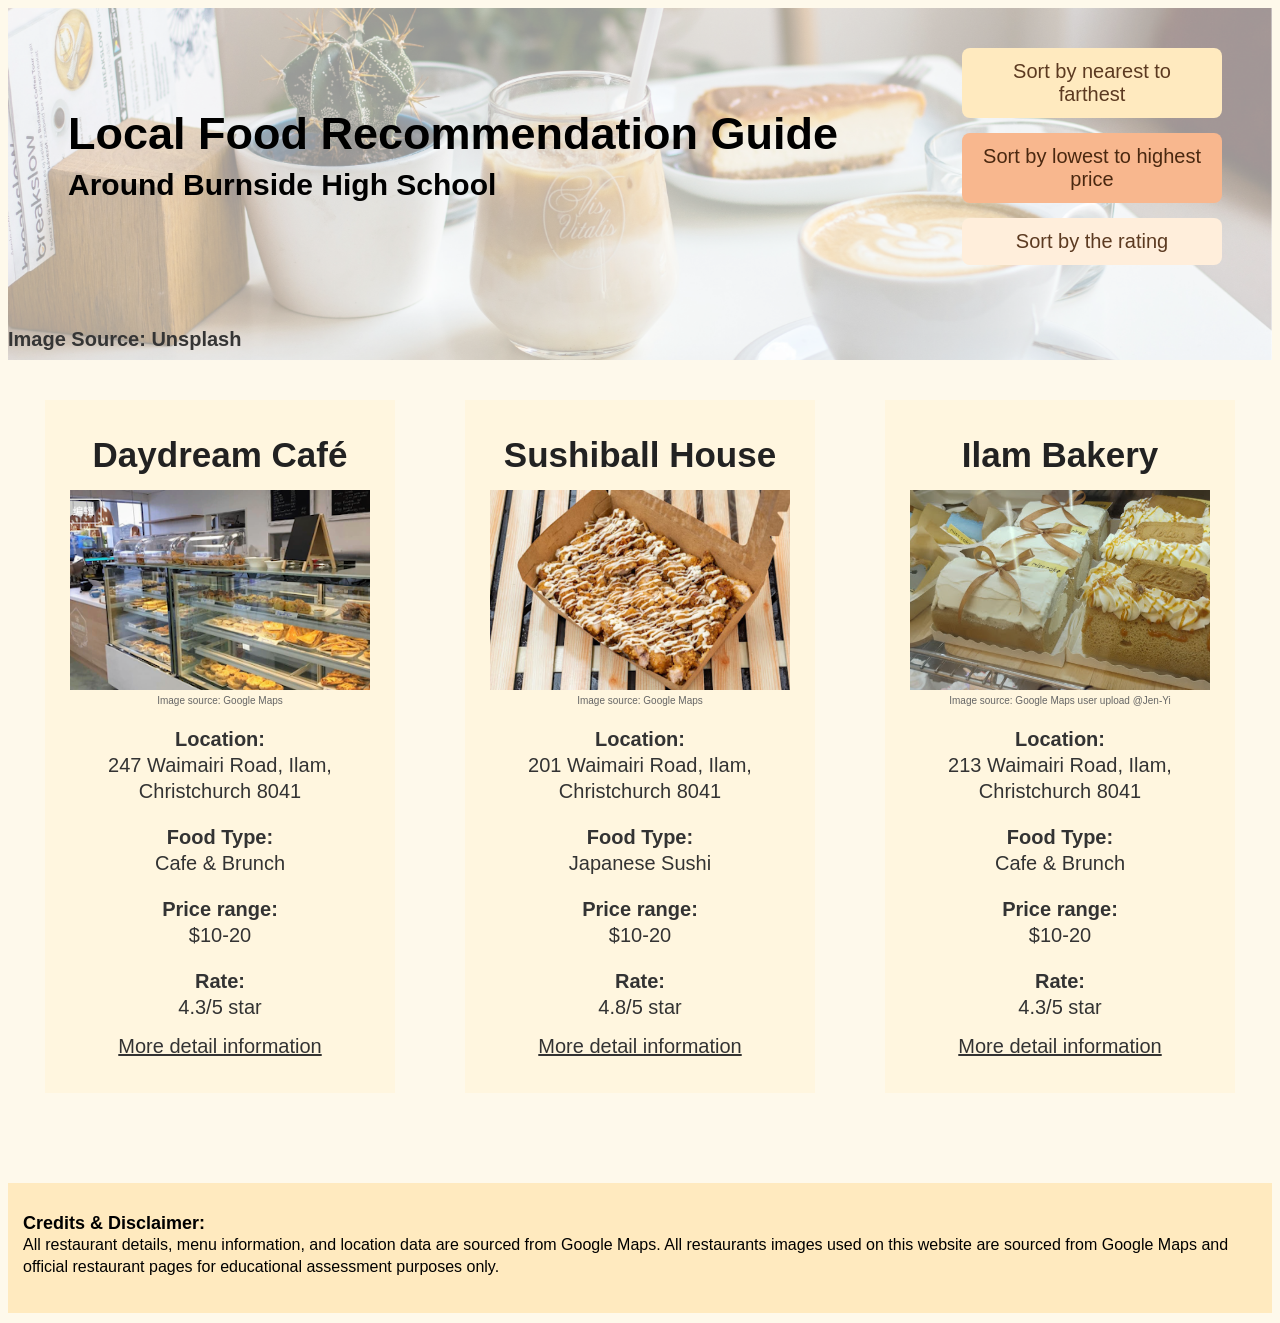
==== index.html @ 91c87751 "adjust the tone and rename the html so it can be identify by github" ====
<!DOCTYPE html>
<html lang="en">
    <head>
        <meta charset="UTF-8">
        <meta name="viewport" content="width=device-width, initial-scale=1.0">
        <title>Burnside_Local_Food_Recommendation_Guide</title>
        <link rel="stylesheet" href="style.css">
    </head>
    <body>
        <section class="hero-image">
            <h1 class="hero-text">
                Local Food Recommendation Guide
            </h1>  
            <h1 class="hero-text2">
                Around Burnside High School
            </h1>    
            <h1 class="small-text">
                Image Source: Unsplash
            </h1>    
            <div class="sort-buttons">
                <a href="distance.html" class="btn btn-lighter">Sort by nearest to farthest</a>
                
                <a href="price.html" class="btn btn-orange">Sort by lowest to highest price</a>
                
                <a href="rating.html" class="btn btn-light">Sort by the rating</a>
            </div>
        </section>

        <div class="information">
        
            <section class="column">
                <h1 class="info-title">Daydream Café</h1>
                
                <div class="image">
                    <img src="Image/DayDream.png" alt="Daydream Cafe">
                </div>
                
                <p class="resource">Image source: Google Maps</p>

                <div class="info-text">
                    <p><strong>Location:</strong><br>247 Waimairi Road, Ilam, Christchurch 8041</p>
                    <p><strong>Food Type:</strong><br>Cafe & Brunch</p>
                    <p><strong>Price range:</strong><br>$10-20</p>
                    <p><strong>Rate:</strong><br>4.3/5 star</p>
                </div>

                <a href="https://maps.app.goo.gl/UqMa17LTYHkXAdnG6" class="more-detail" target="_blank" >More detail information</a>
            </section>

            
            <section class="column">
                <h1 class="info-title">Sushiball House</h1>
                
                <div class="image">
                    <img src="Image/sushiballhouse.png" alt="Sushiball House">
                </div>
                
                <p class="resource">Image source: Google Maps</p>

                <div class="info-text">
                    <p><strong>Location:</strong><br>201 Waimairi Road, Ilam, Christchurch 8041</p>
                    <p><strong>Food Type:</strong><br>Japanese Sushi</p>
                    <p><strong>Price range:</strong><br>$10-20</p>
                    <p><strong>Rate:</strong><br>4.8/5 star</p>
                </div>

                <a href="https://maps.app.goo.gl/ob8ARfDxsvm5658K7" class="more-detail" target="_blank" >More detail information</a>
            </section>

            
            <section class="column">
                <h1 class="info-title">Ilam Bakery</h1>
                
                <div class="image">
                    <img src="Image/IlamBakery_Jen-Yi.png" alt="Ilam Bakery">
                </div>
                
                <p class="resource">Image source: Google Maps user upload @Jen-Yi</p>

                <div class="info-text">
                    <p><strong>Location:</strong><br>213 Waimairi Road, Ilam, Christchurch 8041</p>
                    <p><strong>Food Type:</strong><br>Cafe & Brunch</p>
                    <p><strong>Price range:</strong><br>$10-20</p>
                    <p><strong>Rate:</strong><br>4.3/5 star</p>
                </div>

                <a href="https://maps.app.goo.gl/3nayNxGMpcvJ1Ad66" class="more-detail" target="_blank" >More detail information</a>
            </section>

        </div>
    </body>

    <footer class="footercredit" >
        <h2 class="credittitle">
            Credits & Disclaimer:
        </h2>
        <p class="credit">
            All restaurant details, menu information, and location data are sourced from Google Maps. 
            All restaurants images used on this website are sourced from Google Maps and official restaurant pages for educational assessment purposes only.
        </p>
    </footer>
</html>
---- style.css ----
*{
    font-family:'Quicksand', Arial, sans-serif;
}
.hero-image{
    background-image: url("Image/header.png");
    height: 352px;
    background-position: center;
    background-repeat: no-repeat;
    background-size: cover;
    overflow: hidden; 
    position: relative;
}

.hero-image2{
    background-image: url("Image/cafe2-unsplash.png");
    height: 352px;
    background-position: center;
    background-repeat: no-repeat;
    background-size: cover;
    overflow: hidden; 
    position: relative;

}

.hero-image3{
    background-image: url("Image/breakfast-unsplash.png");
    height: 352px;
    background-position: center;
    background-repeat: no-repeat;
    background-size: cover;
    overflow: hidden; 
    position: relative;

}

.hero-image4{
    background-image: url("Image/cupcake-unplash.png");
    height: 352px;
    background-position: center;
    background-repeat: no-repeat;
    background-size: cover;
    overflow: hidden; 
    position: relative;

}
.hero-text{
    font-size: 45px;
    color: #000000;
    width: 100%;
    position: absolute;
    text-align: left;
    margin-left: 60px;
    margin-top: 100px;


}
.hero-text2{
    font-size: 30px;
    color: #000000;
    width: 100%;
    position: absolute;
    text-align: left;
    margin-left: 60px;
    margin-top: 160px;


}

.small-text{
    font-size: 20px;
    color: #353535;
    position: absolute;
    text-align: left;
    margin-top: 320px;
}

.returnbutton {
  position: absolute;     /* 浮动在图片上方 */
  top: 40px;              
  right: 40px;            
  gap: 15px;              /* 按钮之间的上下间距 */
  z-index: 10;            /* 确保按钮在最上层 */
  font-size: 40px;
}

.sort-buttons {
  position: absolute;     /* 浮动在图片上方 */
  top: 40px;              
  right: 50px;            
  display: flex;          /* 开启 Flex 布局 */
  flex-direction: column; /* 让 3 个按钮上下垂直排列！ */
  gap: 15px;              /* 按钮之间的上下间距 */
  z-index: 10;            /* 确保按钮在最上层 */
  font-size: 20px;
}


.btn {
  display: inline-block;     /* 让 a 标签支持宽高和 padding */
  text-decoration: none;     /* 去掉链接下划线 */
  font-weight: 500;
  color: #5c3a21;
  border-radius: 8px;        /* 圆角 */
  padding: 12px 20px;        /* 按钮内边距 */
  width: 260px;              /* 固定按钮宽度 */
  text-align: center;        /* 文字居中 */
  box-sizing: border-box;    /* 防止 padding 撑大按钮 */
  transition: all 0.2s;      /* 悬停动画 */
}


.btn-lighter {
  background-color: #FFEABF; 
}

.btn-orange {
  background-color: #F8B78E; 
  color: #4a2810;
}

.btn-light {
  background-color: #FFEEDB; 
}




.information {
  display: flex;
  justify-content: center;
  gap: 70px;                   /* 卡片之间的缝隙 */
  padding: 40px 20px;
  
}


.column {
  width: 350px;
  background-color: #fff6df;   /* 卡片的淡黄色背景 */
  padding: 35px 25px;
  text-align: center;          /* 内部所有文字和图片水平居中 */
  box-sizing: border-box;
}


.info-title {
  font-size: 35px;
  font-weight: 500;
  margin-top: 0;
  margin-bottom: 15px;
  color: #222;
  font-weight: bold;
}


.image img {
  width: 100%;
  height: 200px;
  object-fit: cover;           /* 防止图片拉伸变形 */
  display: block;
}


.resource {
  font-size: 10px;
  color: #666;
  margin-top: 5px;
  margin-bottom: 20px;
}


.info-text p {
  font-size: 20px;
  color: #333;
  margin-bottom: 15px;
  line-height: 1.3;
}

.info-text strong {
  font-weight: 600;
}


.more-detail {
  margin-top: 10px;
  color: #333;
  font-size: 20px;
}

.footercredit{
  margin-top: 50px;
  margin-bottom: 10px;
  height: 70px;
  padding: 30px 15px;
  background-color: #FFEABF;
}

.credittitle{
  font-size: 18px;
  margin: 0;
}

.credit{
  margin: 0;
  line-height: 1.4;
}

body{
    background-color: #FEF9EB;
}


.horizontal-arranged-information {
  margin: 40px auto;
}


.h-info-title {
  margin: 0;
  text-align: center;
  background-color: #fbd1b7;
  padding: 15px 10px;
  font-size: 28px;
}


.h-column {
  display: grid;
  grid-template-columns: 300px 1fr; /* 左列固定 300px，右列自动充满 */
  gap: 40px;                        /* 左右两列间隔 */
  background-color: #FFEABF;
  padding: 25px 30px;
}


.h-media {
  width: 100%;
}

.h-column-img {
  width: 100%;
  height: 200px;
  object-fit: cover;
  border-radius: 6px;
  display: block;
}

.h-resource {
  font-size: 12px;
  color: #666;
  margin-top: 8px;
  margin-bottom: 0;
  text-align: center;
}


.h-info-text p {
  font-size: 18px;
  color: #333;
  margin: 0 0 12px 0;
  line-height: 1.4;
}


.h-more-detail {
  display: inline-block;
  margin-top: 10px;
  color: #333;
  font-size: 18px;
  text-decoration: none;             
  font-weight: bold;
}

.h-more-detail:hover {
  color: #d97736;                   /* 悬停颜色变化 */
}

.more-detail:hover{
  color: #d97736; 
}

.btn:hover{
  color: #d97736; 
}
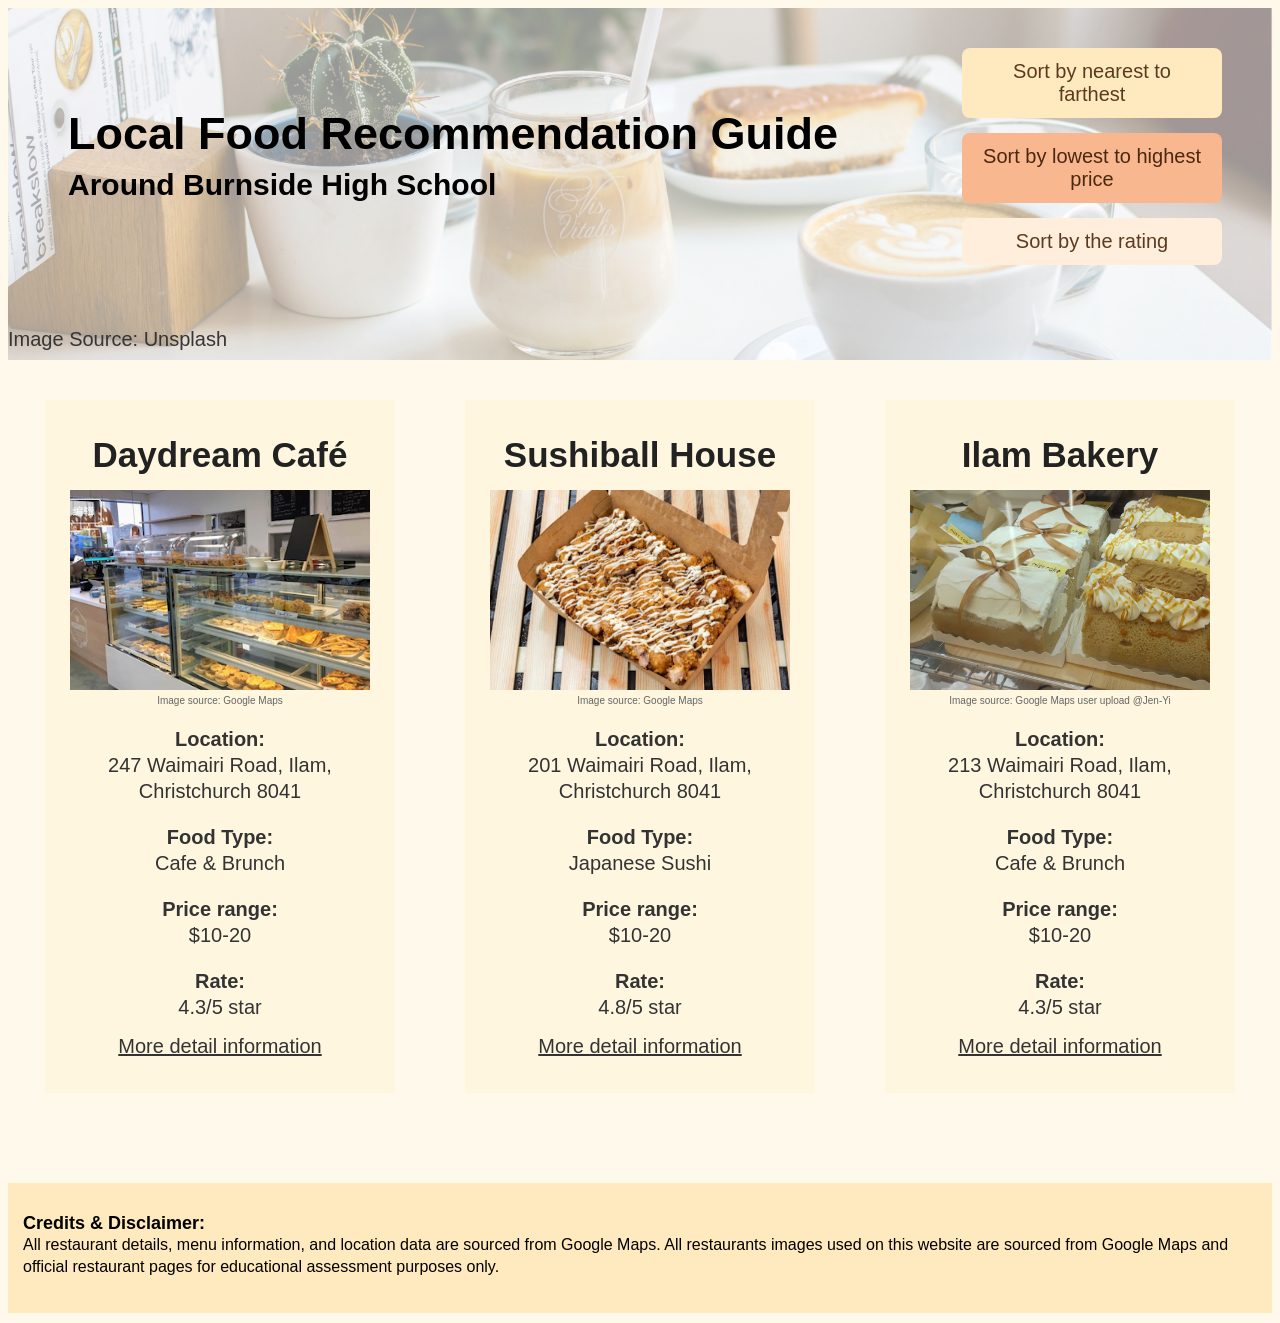
==== commit 11e30b99: "change the info-title of h1 to h2" ====
--- a/index.html
+++ b/index.html
@@ -14,9 +14,9 @@
             <h1 class="hero-text2">
                 Around Burnside High School
             </h1>    
-            <h1 class="small-text">
+            <p class="small-text">
                 Image Source: Unsplash
-            </h1>    
+            </p>    
             <div class="sort-buttons">
                 <a href="distance.html" class="btn btn-lighter">Sort by nearest to farthest</a>
                 
@@ -29,7 +29,7 @@
         <div class="information">
         
             <section class="column">
-                <h1 class="info-title">Daydream Café</h1>
+                <h2 class="info-title">Daydream Café</h2>
                 
                 <div class="image">
                     <img src="Image/DayDream.png" alt="Daydream Cafe">
@@ -69,7 +69,7 @@
 
             
             <section class="column">
-                <h1 class="info-title">Ilam Bakery</h1>
+                <h2 class="info-title">Ilam Bakery</h2>
                 
                 <div class="image">
                     <img src="Image/IlamBakery_Jen-Yi.png" alt="Ilam Bakery">
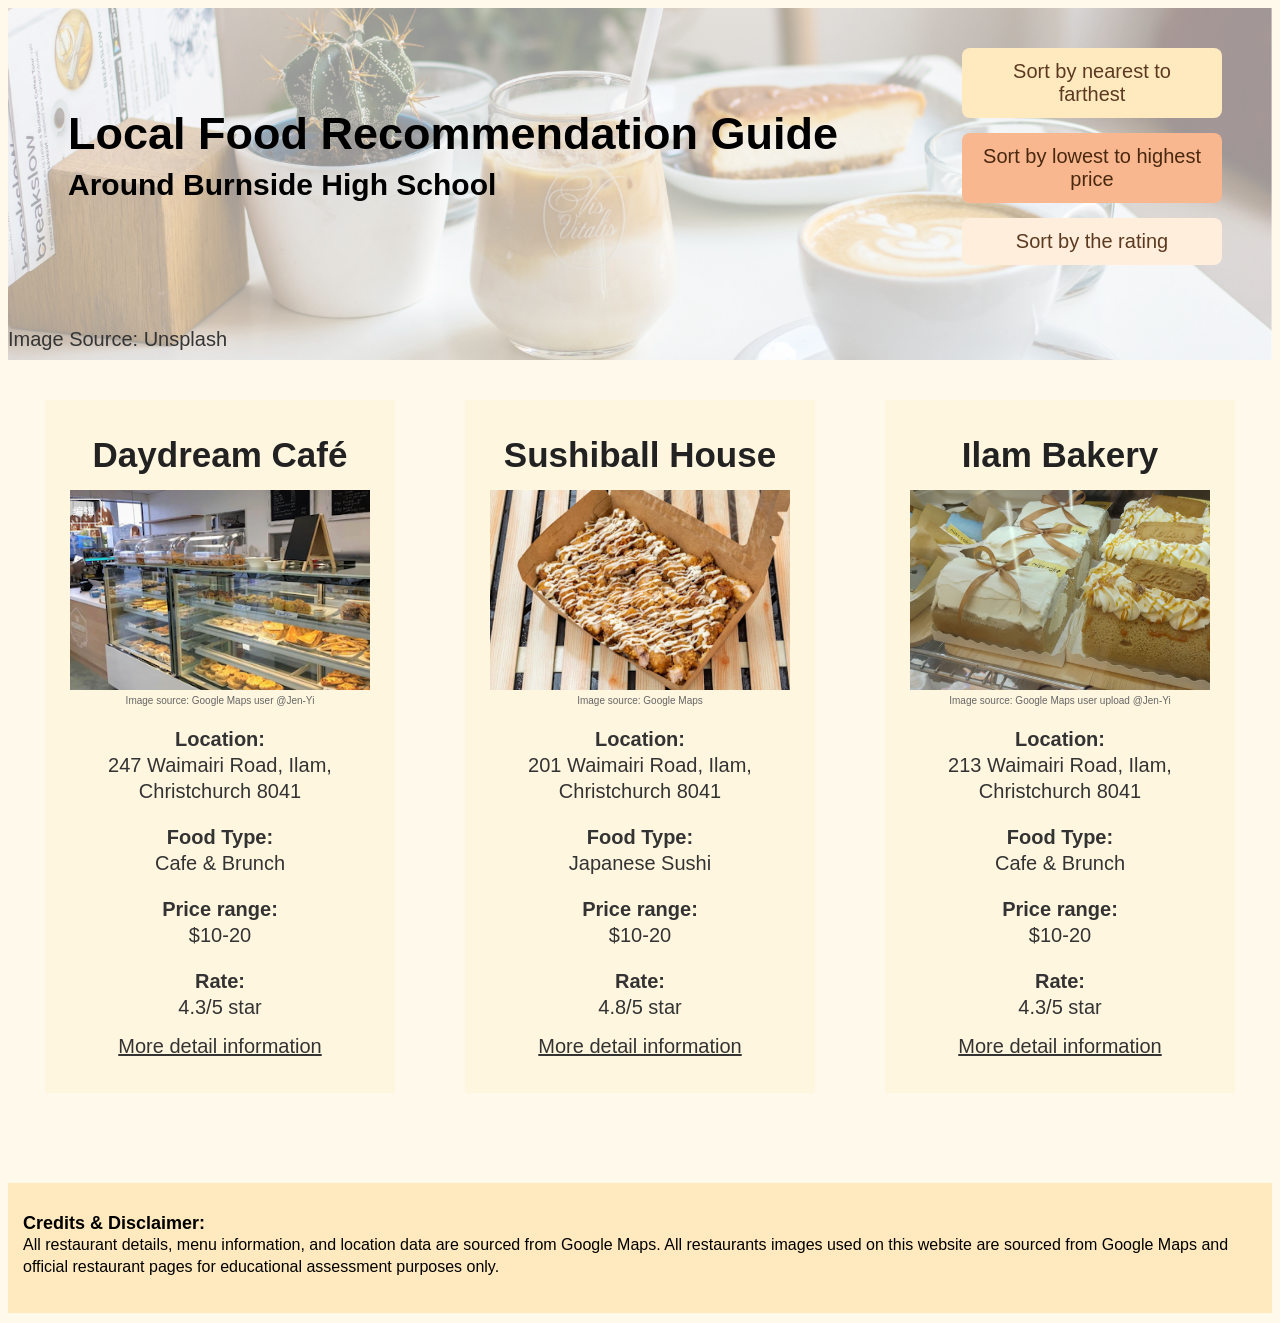
==== commit 30050390: "add information about the picture source of daydream cafe" ====
--- a/index.html
+++ b/index.html
@@ -32,10 +32,10 @@
                 <h2 class="info-title">Daydream Café</h2>
                 
                 <div class="image">
-                    <img src="Image/DayDream.png" alt="Daydream Cafe">
+                    <img src="Image/DayDream.png" alt="Daydream Cafe from user @Jen-Yi">
                 </div>
                 
-                <p class="resource">Image source: Google Maps</p>
+                <p class="resource">Image source: Google Maps user @Jen-Yi</p>
 
                 <div class="info-text">
                     <p><strong>Location:</strong><br>247 Waimairi Road, Ilam, Christchurch 8041</p>
@@ -49,7 +49,7 @@
 
             
             <section class="column">
-                <h1 class="info-title">Sushiball House</h1>
+                <h2 class="info-title">Sushiball House</h2>
                 
                 <div class="image">
                     <img src="Image/sushiballhouse.png" alt="Sushiball House">
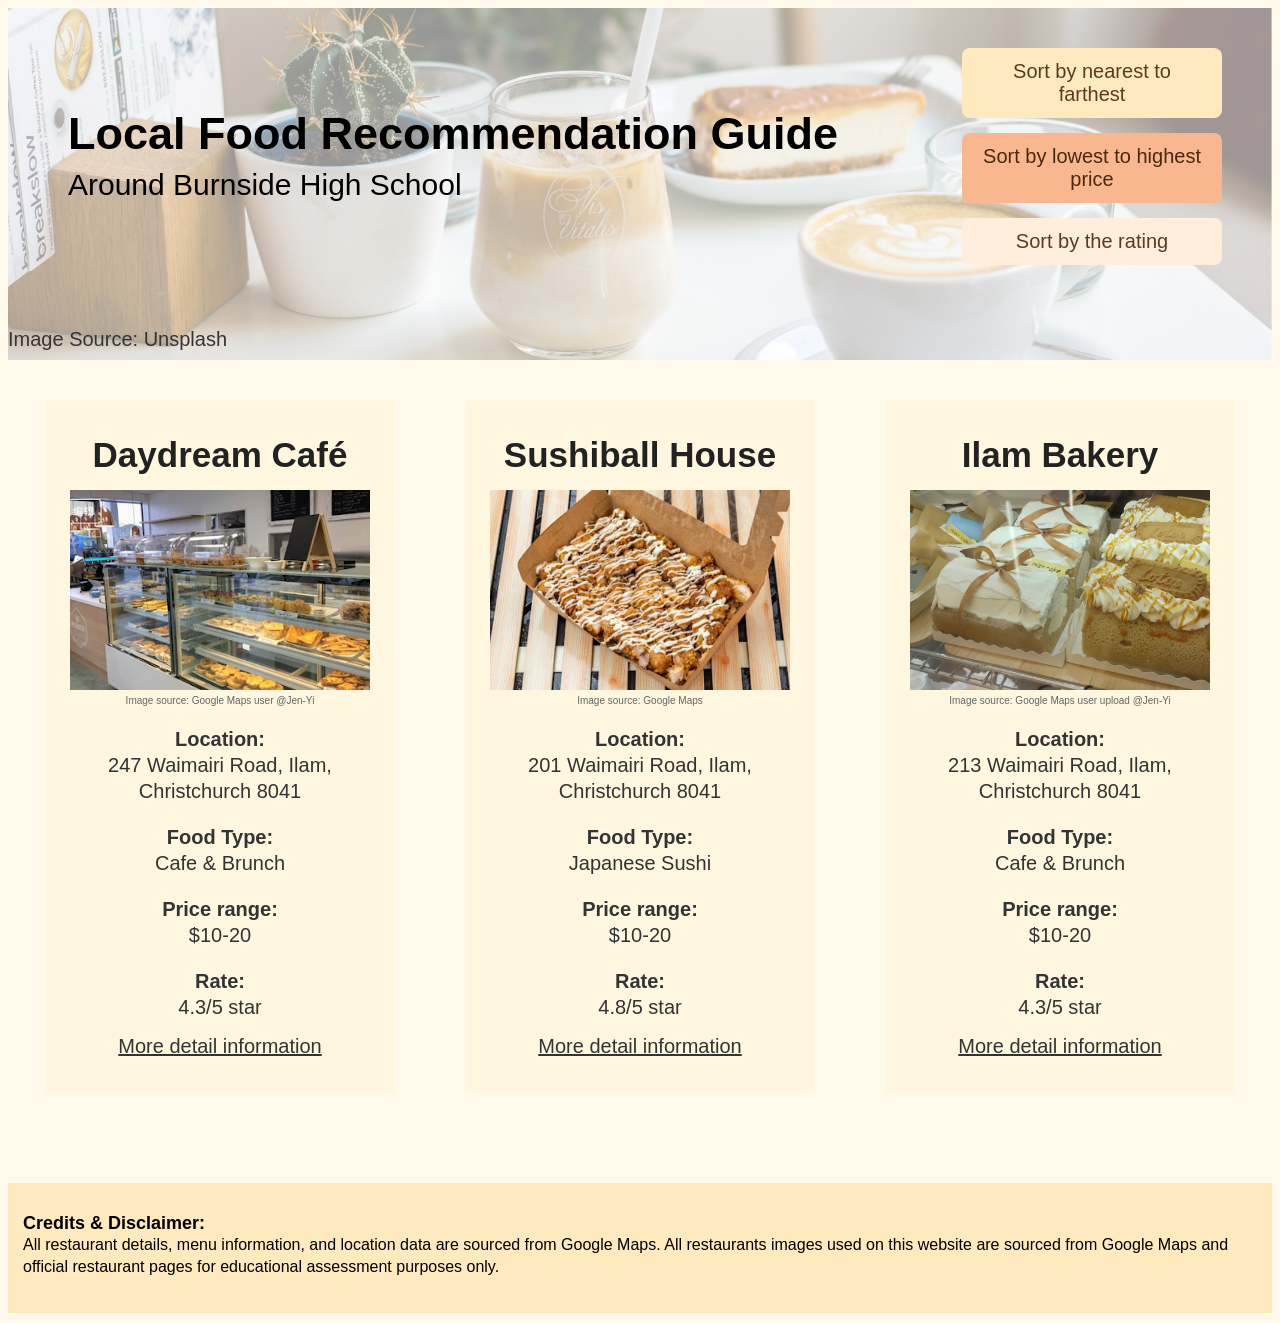
==== commit 3b4739c5: "add a more specific discription for the titles of "sort" pages" ====
--- a/index.html
+++ b/index.html
@@ -11,9 +11,9 @@
             <h1 class="hero-text">
                 Local Food Recommendation Guide
             </h1>  
-            <h1 class="hero-text2">
+            <p class="hero-text2">
                 Around Burnside High School
-            </h1>    
+            </p>    
             <p class="small-text">
                 Image Source: Unsplash
             </p>    
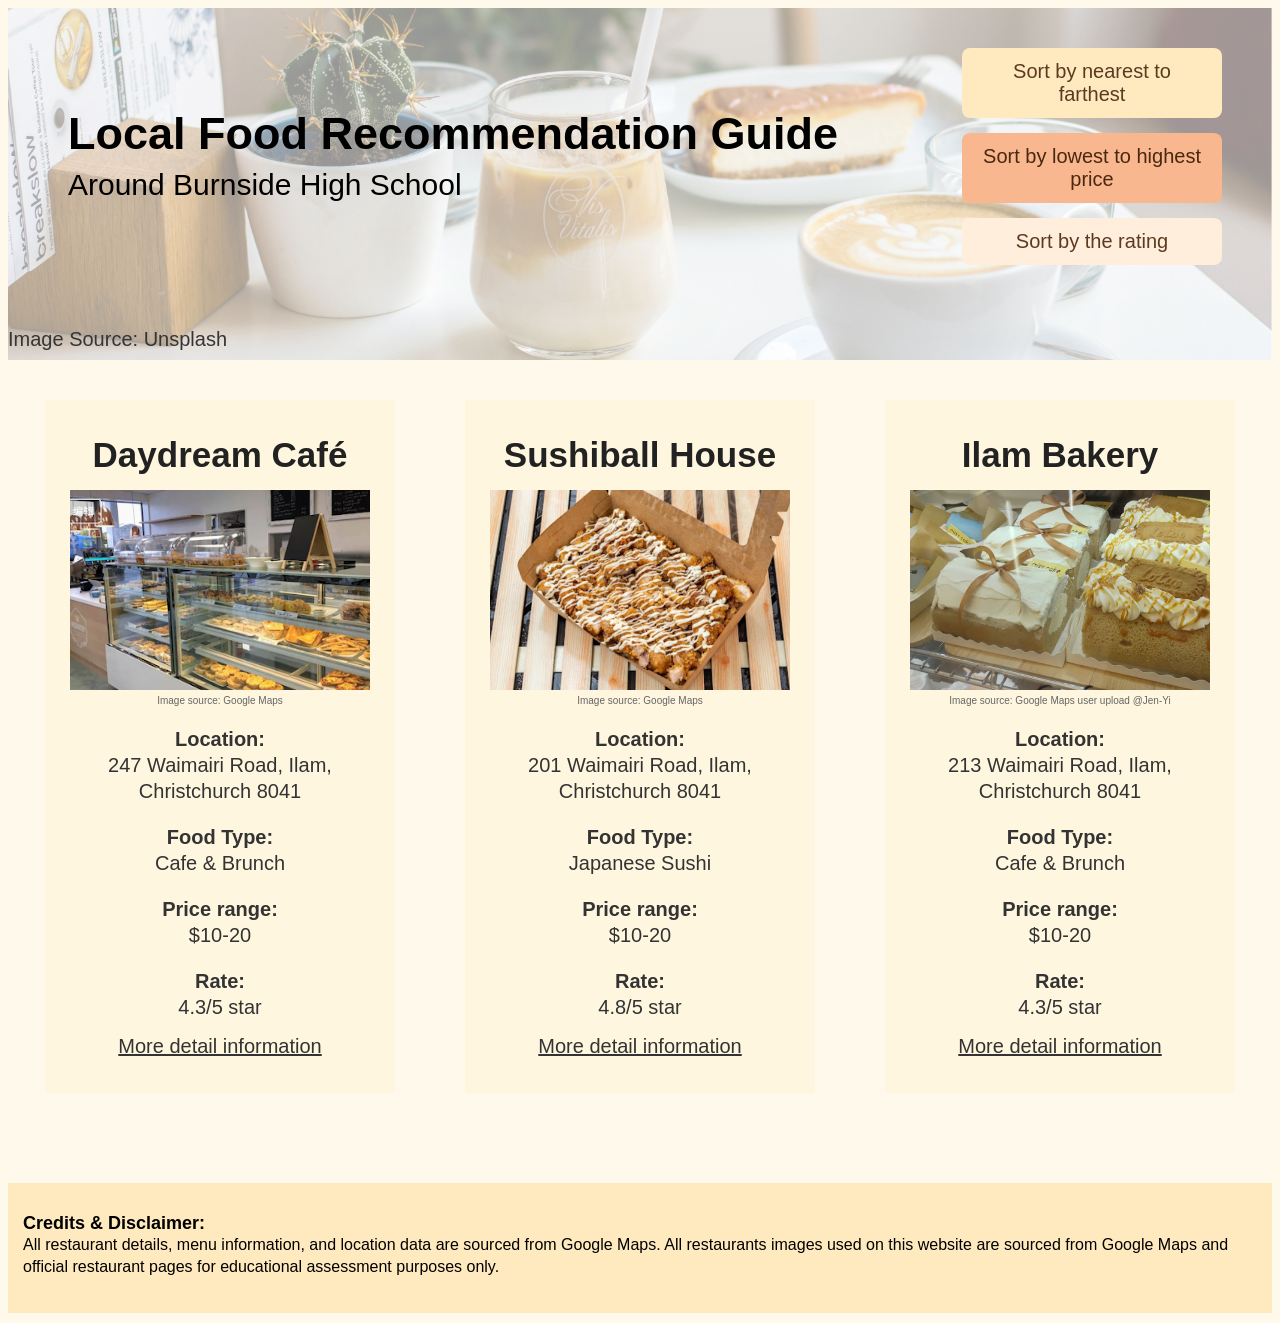
==== commit d6be5dbb: "change the text of the "alt"s, change the title's text and change some error of the nesting" ====
--- a/index.html
+++ b/index.html
@@ -3,7 +3,7 @@
     <head>
         <meta charset="UTF-8">
         <meta name="viewport" content="width=device-width, initial-scale=1.0">
-        <title>Burnside_Local_Food_Recommendation_Guide</title>
+        <title>Burnside Local Food Recommendation Guide</title>
         <link rel="stylesheet" href="style.css">
     </head>
     <body>
@@ -32,10 +32,10 @@
                 <h2 class="info-title">Daydream Café</h2>
                 
                 <div class="image">
-                    <img src="Image/DayDream.png" alt="Daydream Cafe from user @Jen-Yi">
+                    <img src="Image/DayDream.png" alt="Daydream Cafe's bakes">
                 </div>
                 
-                <p class="resource">Image source: Google Maps user @Jen-Yi</p>
+                <p class="resource">Image source: Google Maps</p>
 
                 <div class="info-text">
                     <p><strong>Location:</strong><br>247 Waimairi Road, Ilam, Christchurch 8041</p>
@@ -52,7 +52,7 @@
                 <h2 class="info-title">Sushiball House</h2>
                 
                 <div class="image">
-                    <img src="Image/sushiballhouse.png" alt="Sushiball House">
+                    <img src="Image/sushiballhouse.png" alt="Sushiball House's sushi">
                 </div>
                 
                 <p class="resource">Image source: Google Maps</p>
@@ -72,7 +72,7 @@
                 <h2 class="info-title">Ilam Bakery</h2>
                 
                 <div class="image">
-                    <img src="Image/IlamBakery_Jen-Yi.png" alt="Ilam Bakery">
+                    <img src="Image/IlamBakery_Jen-Yi.png" alt="Ilam Bakery's cake from google map user @Jen-Yi">
                 </div>
                 
                 <p class="resource">Image source: Google Maps user upload @Jen-Yi</p>
@@ -88,15 +88,16 @@
             </section>
 
         </div>
+    
+
+        <footer class="footercredit" >
+            <h3 class="credittitle">
+                Credits & Disclaimer:
+            </h3>
+            <p class="credit">
+                All restaurant details, menu information, and location data are sourced from Google Maps. 
+                All restaurants images used on this website are sourced from Google Maps and official restaurant pages for educational assessment purposes only.
+            </p>
+        </footer>
     </body>
-
-    <footer class="footercredit" >
-        <h2 class="credittitle">
-            Credits & Disclaimer:
-        </h2>
-        <p class="credit">
-            All restaurant details, menu information, and location data are sourced from Google Maps. 
-            All restaurants images used on this website are sourced from Google Maps and official restaurant pages for educational assessment purposes only.
-        </p>
-    </footer>
 </html>
--- a/style.css
+++ b/style.css
@@ -7,8 +7,8 @@
     background-position: center;
     background-repeat: no-repeat;
     background-size: cover;
-    overflow: hidden; 
-    position: relative;
+    overflow: hidden; /* 超出尺寸就切掉 */
+    position: relative; /* 设置边界*/
 }
 
 .hero-image2{
@@ -17,8 +17,8 @@
     background-position: center;
     background-repeat: no-repeat;
     background-size: cover;
-    overflow: hidden; 
-    position: relative;
+    overflow: hidden; /* 超出尺寸就切掉 */
+    position: relative; /* 设置边界*/
 
 }
 
@@ -28,8 +28,8 @@
     background-position: center;
     background-repeat: no-repeat;
     background-size: cover;
-    overflow: hidden; 
-    position: relative;
+    overflow: hidden; /* 超出尺寸就切掉 */
+    position: relative; /* 设置边界*/
 
 }
 
@@ -39,15 +39,15 @@
     background-position: center;
     background-repeat: no-repeat;
     background-size: cover;
-    overflow: hidden; 
-    position: relative;
+    overflow: hidden; /* 超出尺寸就切掉 */
+    position: relative; /* 设置边界*/
 
 }
 .hero-text{
     font-size: 45px;
     color: #000000;
     width: 100%;
-    position: absolute;
+    position: absolute; /* 绝对位置，不被其他东西挤走*/
     text-align: left;
     margin-left: 60px;
     margin-top: 100px;
@@ -58,7 +58,7 @@
     font-size: 30px;
     color: #000000;
     width: 100%;
-    position: absolute;
+    position: absolute; /* 绝对位置，不被其他东西挤走*/
     text-align: left;
     margin-left: 60px;
     margin-top: 160px;
@@ -69,7 +69,7 @@
 .small-text{
     font-size: 20px;
     color: #353535;
-    position: absolute;
+    position: absolute; /* 绝对位置，不被其他东西挤走*/
     text-align: left;
     margin-top: 320px;
 }
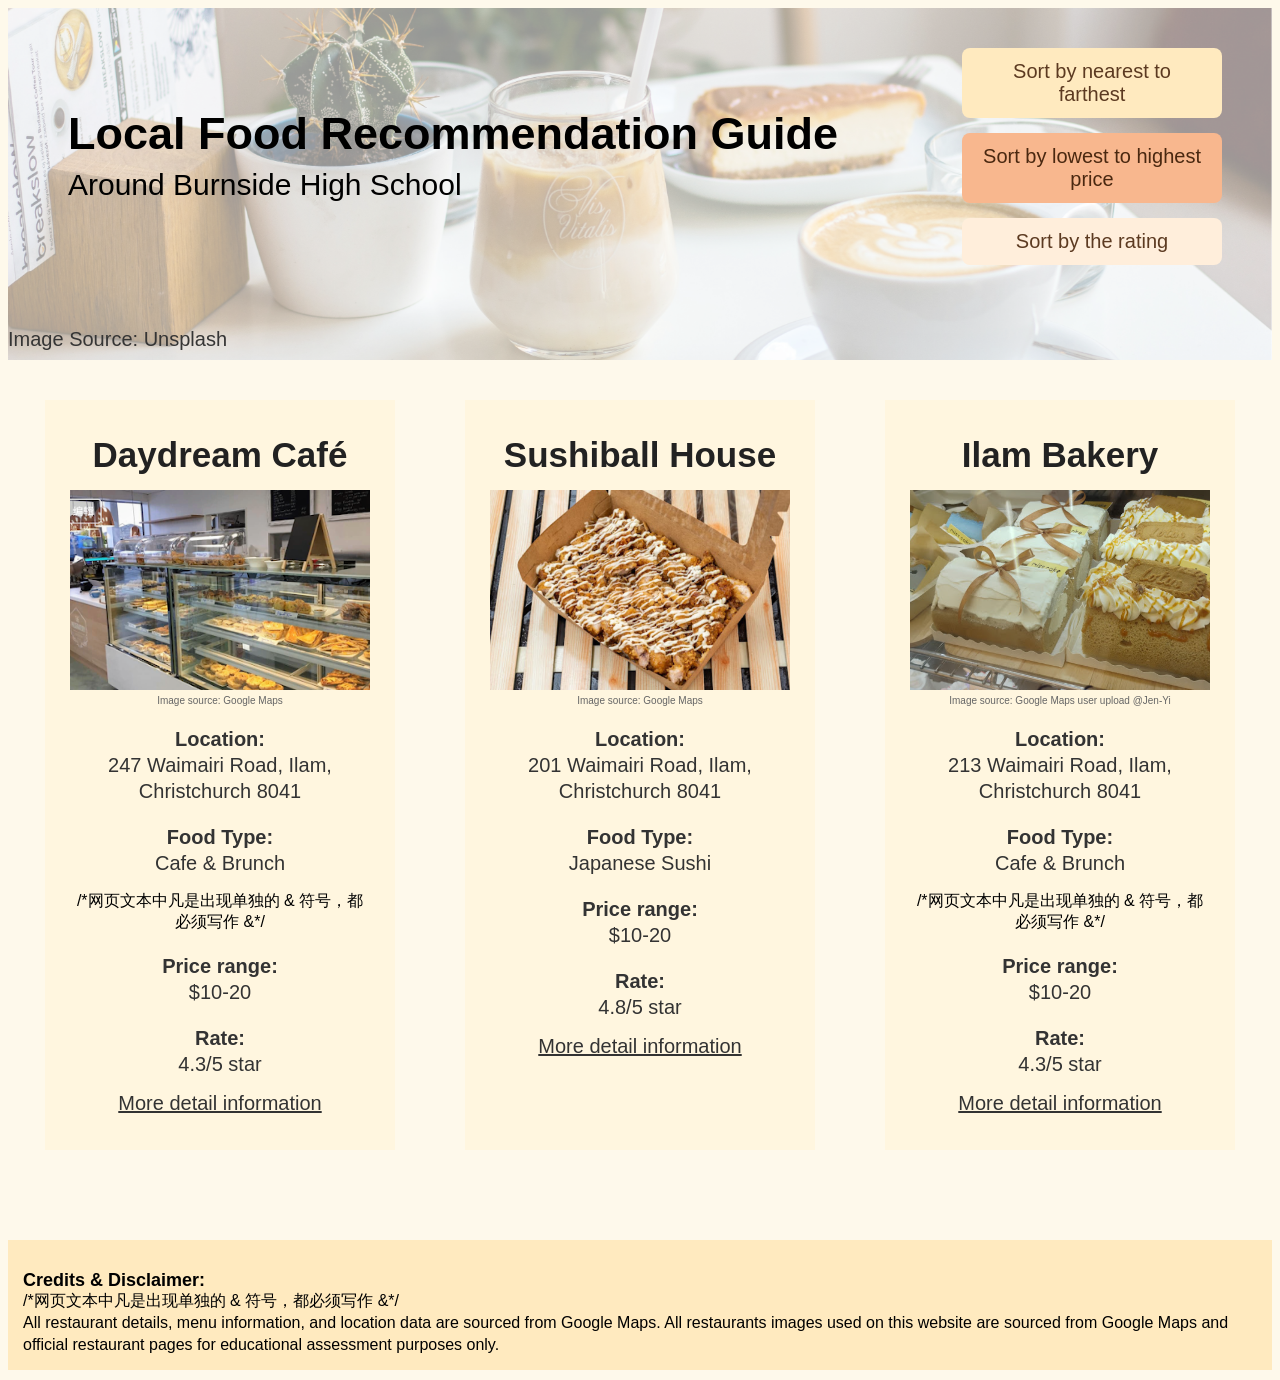
==== commit 8d4ca072: "improve the language conventions" ====
--- a/index.html
+++ b/index.html
@@ -1,103 +1,76 @@
 <!DOCTYPE html>
 <html lang="en">
-    <head>
-        <meta charset="UTF-8">
-        <meta name="viewport" content="width=device-width, initial-scale=1.0">
-        <title>Burnside Local Food Recommendation Guide</title>
-        <link rel="stylesheet" href="style.css">
-    </head>
-    <body>
-        <section class="hero-image">
-            <h1 class="hero-text">
-                Local Food Recommendation Guide
-            </h1>  
-            <p class="hero-text2">
-                Around Burnside High School
-            </p>    
-            <p class="small-text">
-                Image Source: Unsplash
-            </p>    
-            <div class="sort-buttons">
-                <a href="distance.html" class="btn btn-lighter">Sort by nearest to farthest</a>
-                
-                <a href="price.html" class="btn btn-orange">Sort by lowest to highest price</a>
-                
-                <a href="rating.html" class="btn btn-light">Sort by the rating</a>
+<head>
+    <meta charset="UTF-8">
+    <meta name="viewport" content="width=device-width, initial-scale=1.0">
+    <title>Burnside Local Food Recommendation Guide</title>
+    <link rel="stylesheet" href="style.css">
+</head>
+<body>
+    <section class="hero-image">
+        <h1 class="hero-text">Local Food Recommendation Guide</h1>  
+        <p class="hero-text2">Around Burnside High School</p>    
+        <p class="small-text">Image Source: Unsplash</p>    
+        <div class="sort-buttons">
+            <a href="distance.html" class="btn btn-lighter">Sort by nearest to farthest</a>
+            <a href="price.html" class="btn btn-orange">Sort by lowest to highest price</a>
+            <a href="rating.html" class="btn btn-light">Sort by the rating</a>
+        </div>
+    </section>
+
+    <div class="information">
+        <section class="column">
+            <h2 class="info-title">Daydream Café</h2>
+            <div class="image">
+                <img src="Image/DayDream.png" alt="Daydream Cafe">
             </div>
+            <p class="resource">Image source: Google Maps</p>
+            <div class="info-text">
+                <p><strong>Location:</strong><br>247 Waimairi Road, Ilam, Christchurch 8041</p>
+                <p><strong>Food Type:</strong><br>Cafe &amp; Brunch</p>   /*网页文本中凡是出现单独的 & 符号，都必须写作 &amp;*/
+                <p><strong>Price range:</strong><br>$10-20</p>
+                <p><strong>Rate:</strong><br>4.3/5 star</p>
+            </div>
+            <a href="https://maps.app.goo.gl/UqMa17LTYHkXAdnG6" class="more-detail" target="_blank">More detail information</a>
         </section>
 
-        <div class="information">
-        
-            <section class="column">
-                <h2 class="info-title">Daydream Café</h2>
-                
-                <div class="image">
-                    <img src="Image/DayDream.png" alt="Daydream Cafe's bakes">
-                </div>
-                
-                <p class="resource">Image source: Google Maps</p>
+        <section class="column">
+            <h2 class="info-title">Sushiball House</h2>
+            <div class="image">
+                <img src="Image/sushiballhouse.png" alt="Sushiball House">
+            </div>
+            <p class="resource">Image source: Google Maps</p>
+            <div class="info-text">
+                <p><strong>Location:</strong><br>201 Waimairi Road, Ilam, Christchurch 8041</p>
+                <p><strong>Food Type:</strong><br>Japanese Sushi</p>
+                <p><strong>Price range:</strong><br>$10-20</p>
+                <p><strong>Rate:</strong><br>4.8/5 star</p>
+            </div>
+            <a href="https://maps.app.goo.gl/ob8ARfDxsvm5658K7" class="more-detail" target="_blank">More detail information</a>
+        </section>
 
-                <div class="info-text">
-                    <p><strong>Location:</strong><br>247 Waimairi Road, Ilam, Christchurch 8041</p>
-                    <p><strong>Food Type:</strong><br>Cafe & Brunch</p>
-                    <p><strong>Price range:</strong><br>$10-20</p>
-                    <p><strong>Rate:</strong><br>4.3/5 star</p>
-                </div>
+        <section class="column">
+            <h2 class="info-title">Ilam Bakery</h2>
+            <div class="image">
+                <img src="Image/IlamBakery_Jen-Yi.png" alt="Ilam Bakery">
+            </div>
+            <p class="resource">Image source: Google Maps user upload @Jen-Yi</p>
+            <div class="info-text">
+                <p><strong>Location:</strong><br>213 Waimairi Road, Ilam, Christchurch 8041</p>
+                <p><strong>Food Type:</strong><br>Cafe &amp; Brunch</p>  /*网页文本中凡是出现单独的 & 符号，都必须写作 &amp;*/
+                <p><strong>Price range:</strong><br>$10-20</p>
+                <p><strong>Rate:</strong><br>4.3/5 star</p>
+            </div>
+            <a href="https://maps.app.goo.gl/3nayNxGMpcvJ1Ad66" class="more-detail" target="_blank">More detail information</a>
+        </section>
+    </div>
 
-                <a href="https://maps.app.goo.gl/UqMa17LTYHkXAdnG6" class="more-detail" target="_blank" >More detail information</a>
-            </section>
-
-            
-            <section class="column">
-                <h2 class="info-title">Sushiball House</h2>
-                
-                <div class="image">
-                    <img src="Image/sushiballhouse.png" alt="Sushiball House's sushi">
-                </div>
-                
-                <p class="resource">Image source: Google Maps</p>
-
-                <div class="info-text">
-                    <p><strong>Location:</strong><br>201 Waimairi Road, Ilam, Christchurch 8041</p>
-                    <p><strong>Food Type:</strong><br>Japanese Sushi</p>
-                    <p><strong>Price range:</strong><br>$10-20</p>
-                    <p><strong>Rate:</strong><br>4.8/5 star</p>
-                </div>
-
-                <a href="https://maps.app.goo.gl/ob8ARfDxsvm5658K7" class="more-detail" target="_blank" >More detail information</a>
-            </section>
-
-            
-            <section class="column">
-                <h2 class="info-title">Ilam Bakery</h2>
-                
-                <div class="image">
-                    <img src="Image/IlamBakery_Jen-Yi.png" alt="Ilam Bakery's cake from google map user @Jen-Yi">
-                </div>
-                
-                <p class="resource">Image source: Google Maps user upload @Jen-Yi</p>
-
-                <div class="info-text">
-                    <p><strong>Location:</strong><br>213 Waimairi Road, Ilam, Christchurch 8041</p>
-                    <p><strong>Food Type:</strong><br>Cafe & Brunch</p>
-                    <p><strong>Price range:</strong><br>$10-20</p>
-                    <p><strong>Rate:</strong><br>4.3/5 star</p>
-                </div>
-
-                <a href="https://maps.app.goo.gl/3nayNxGMpcvJ1Ad66" class="more-detail" target="_blank" >More detail information</a>
-            </section>
-
-        </div>
-    
-
-        <footer class="footercredit" >
-            <h3 class="credittitle">
-                Credits & Disclaimer:
-            </h3>
-            <p class="credit">
-                All restaurant details, menu information, and location data are sourced from Google Maps. 
-                All restaurants images used on this website are sourced from Google Maps and official restaurant pages for educational assessment purposes only.
-            </p>
-        </footer>
-    </body>
+    <footer class="footercredit">
+        <h3 class="credittitle">Credits &amp; Disclaimer:</h3> /*网页文本中凡是出现单独的 & 符号，都必须写作 &amp;*/
+        <p class="credit">
+            All restaurant details, menu information, and location data are sourced from Google Maps. 
+            All restaurants images used on this website are sourced from Google Maps and official restaurant pages for educational assessment purposes only.
+        </p>
+    </footer>
+</body>
 </html>
--- a/style.css
+++ b/style.css
@@ -6,9 +6,9 @@
     height: 352px;
     background-position: center;
     background-repeat: no-repeat;
-    background-size: cover;
-    overflow: hidden; /* 超出尺寸就切掉 */
-    position: relative; /* 设置边界*/
+    background-size: cover; /*按比例放大图片直到填满整个框*/
+    overflow: hidden; /* 超出尺寸就切掉 */
+    position: relative; /* 给后面的其他元素设置边界*/
 }
 
 .hero-image2{
@@ -16,9 +16,9 @@
     height: 352px;
     background-position: center;
     background-repeat: no-repeat;
-    background-size: cover;
-    overflow: hidden; /* 超出尺寸就切掉 */
-    position: relative; /* 设置边界*/
+    background-size: cover; /*按比例放大图片直到填满整个框*/
+    overflow: hidden; /* 超出尺寸就切掉 */
+    position: relative; /* 给后面的其他元素设置边界*/
 
 }
 
@@ -27,10 +27,9 @@
     height: 352px;
     background-position: center;
     background-repeat: no-repeat;
-    background-size: cover;
-    overflow: hidden; /* 超出尺寸就切掉 */
-    position: relative; /* 设置边界*/
-
+    background-size: cover;  /*按比例放大图片直到填满整个框*/
+    overflow: hidden; /* 超出尺寸就切掉 */
+    position: relative; /* 给后面的其他元素设置边界*/
 }
 
 .hero-image4{
@@ -38,7 +37,7 @@
     height: 352px;
     background-position: center;
     background-repeat: no-repeat;
-    background-size: cover;
+    background-size: cover; /*按比例放大图片直到填满整个框*/
     overflow: hidden; /* 超出尺寸就切掉 */
     position: relative; /* 设置边界*/
 
@@ -105,7 +104,7 @@
   width: 260px;              /* 固定按钮宽度 */
   text-align: center;        /* 文字居中 */
   box-sizing: border-box;    /* 防止 padding 撑大按钮 */
-  transition: all 0.2s;      /* 悬停动画 */
+  transition: all 0.2s;      /* 在hover work的时候的过渡 */
 }
 
 
@@ -126,8 +125,8 @@
 
 
 .information {
-  display: flex;
-  justify-content: center;
+  display: flex;  /* 开启弹性布局so可以变成横向的 */
+  justify-content: center;  /* 默认在中间*/
   gap: 70px;                   /* 卡片之间的缝隙 */
   padding: 40px 20px;
   
@@ -139,7 +138,7 @@
   background-color: #fff6df;   /* 卡片的淡黄色背景 */
   padding: 35px 25px;
   text-align: center;          /* 内部所有文字和图片水平居中 */
-  box-sizing: border-box;
+  box-sizing: border-box;        /* padding不撑爆设定的width */
 }
 
 
@@ -156,8 +155,8 @@
 .image img {
   width: 100%;
   height: 200px;
-  object-fit: cover;           /* 防止图片拉伸变形 */
-  display: block;
+  object-fit: cover;           /* 保持图片原本的宽高比，按比例放大并填满整个框，超出部分直接裁剪*/
+  display: block;          /* 让元素独占一整行，强行把后面的所有元素挤到下一行去*/
 }
 
 
@@ -225,8 +224,8 @@
 
 
 .h-column {
-  display: grid;
-  grid-template-columns: 300px 1fr; /* 左列固定 300px，右列自动充满 */
+  display: grid; /* 开启网格布局，可以自动排在一起 */
+  grid-template-columns: 300px 1fr; /* 设定为左列固定 300px，右列自动充满 */
   gap: 40px;                        /* 左右两列间隔 */
   background-color: #FFEABF;
   padding: 25px 30px;
@@ -240,9 +239,9 @@
 .h-column-img {
   width: 100%;
   height: 200px;
-  object-fit: cover;
+  object-fit: cover;    /* 保持图片原本的宽高比，按比例放大并填满整个框，超出部分直接裁剪*/
   border-radius: 6px;
-  display: block;
+  display: block;  /* 让元素独占一整行，强行把后面的所有元素挤到下一行去*/
 }
 
 .h-resource {
@@ -263,11 +262,11 @@
 
 
 .h-more-detail {
-  display: inline-block;
+  display: inline-block; /*让元素可以被设置宽高，又可以像文字一样排在一起*/
   margin-top: 10px;
   color: #333;
   font-size: 18px;
-  text-decoration: none;             
+  text-decoration: none;       
   font-weight: bold;
 }
 
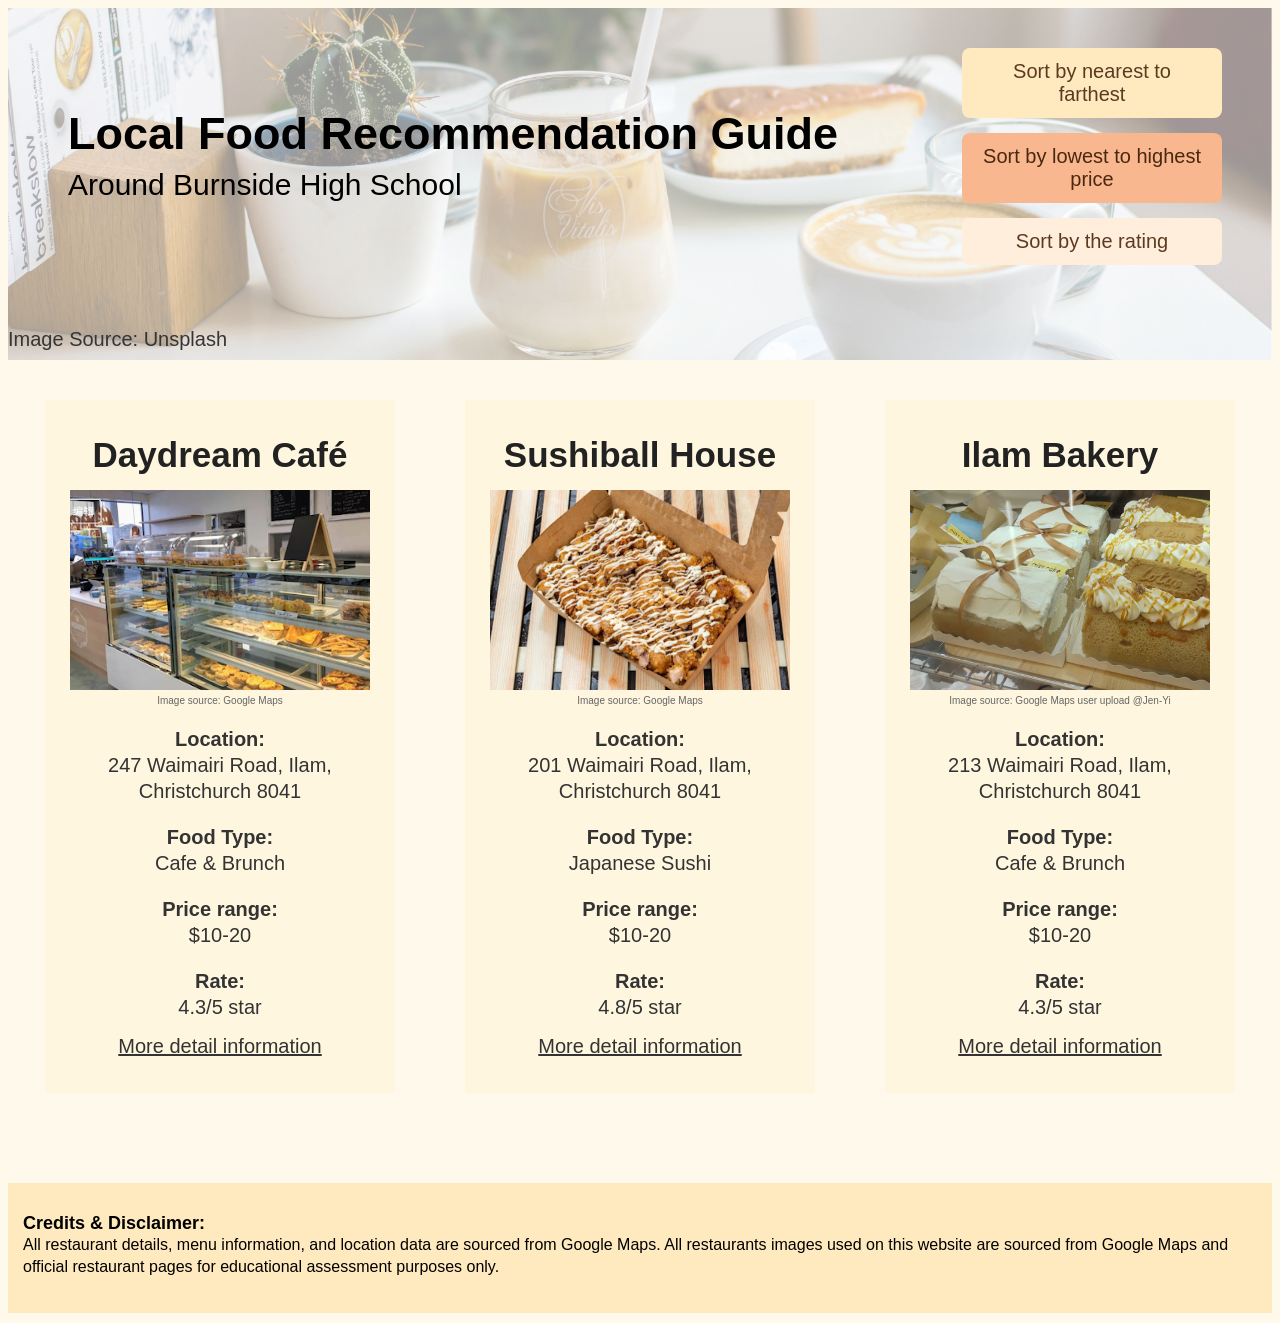
==== commit 5df91232: "Change the wrong prefix and suffix for the comments" ====
--- a/index.html
+++ b/index.html
@@ -27,7 +27,7 @@
             <p class="resource">Image source: Google Maps</p>
             <div class="info-text">
                 <p><strong>Location:</strong><br>247 Waimairi Road, Ilam, Christchurch 8041</p>
-                <p><strong>Food Type:</strong><br>Cafe &amp; Brunch</p>   /*网页文本中凡是出现单独的 & 符号，都必须写作 &amp;*/
+                <p><strong>Food Type:</strong><br>Cafe &amp; Brunch</p>   <!--网页文本中凡是出现单独的 & 符号，都必须写作 &amp;-->
                 <p><strong>Price range:</strong><br>$10-20</p>
                 <p><strong>Rate:</strong><br>4.3/5 star</p>
             </div>
@@ -57,7 +57,7 @@
             <p class="resource">Image source: Google Maps user upload @Jen-Yi</p>
             <div class="info-text">
                 <p><strong>Location:</strong><br>213 Waimairi Road, Ilam, Christchurch 8041</p>
-                <p><strong>Food Type:</strong><br>Cafe &amp; Brunch</p>  /*网页文本中凡是出现单独的 & 符号，都必须写作 &amp;*/
+                <p><strong>Food Type:</strong><br>Cafe &amp; Brunch</p>  <!--网页文本中凡是出现单独的 & 符号，都必须写作 &amp;-->
                 <p><strong>Price range:</strong><br>$10-20</p>
                 <p><strong>Rate:</strong><br>4.3/5 star</p>
             </div>
@@ -66,7 +66,7 @@
     </div>
 
     <footer class="footercredit">
-        <h3 class="credittitle">Credits &amp; Disclaimer:</h3> /*网页文本中凡是出现单独的 & 符号，都必须写作 &amp;*/
+        <h3 class="credittitle">Credits &amp; Disclaimer:</h3> <!--网页文本中凡是出现单独的 & 符号，都必须写作 &amp;-->
         <p class="credit">
             All restaurant details, menu information, and location data are sourced from Google Maps. 
             All restaurants images used on this website are sourced from Google Maps and official restaurant pages for educational assessment purposes only.
--- a/style.css
+++ b/style.css
@@ -280,4 +280,24 @@
 
 .btn:hover{
   color: #d97736; 
+}
+
+@media (max-width: 768px) { /*如果屏幕的宽度小于或等于 768 像素*/
+    .information {
+        flex-direction: column;
+        align-items: center;
+    }
+    .h-column {
+        grid-template-columns: 1fr;
+    }
+    .hero-text, .hero-text2, .small-text {
+        position: static;
+        width: 100%;
+        margin: 10px 0;
+        text-align: center;
+    }
+    .sort-buttons, .returnbutton {
+        position: static;
+        margin: 15px auto;
+    }
 }
